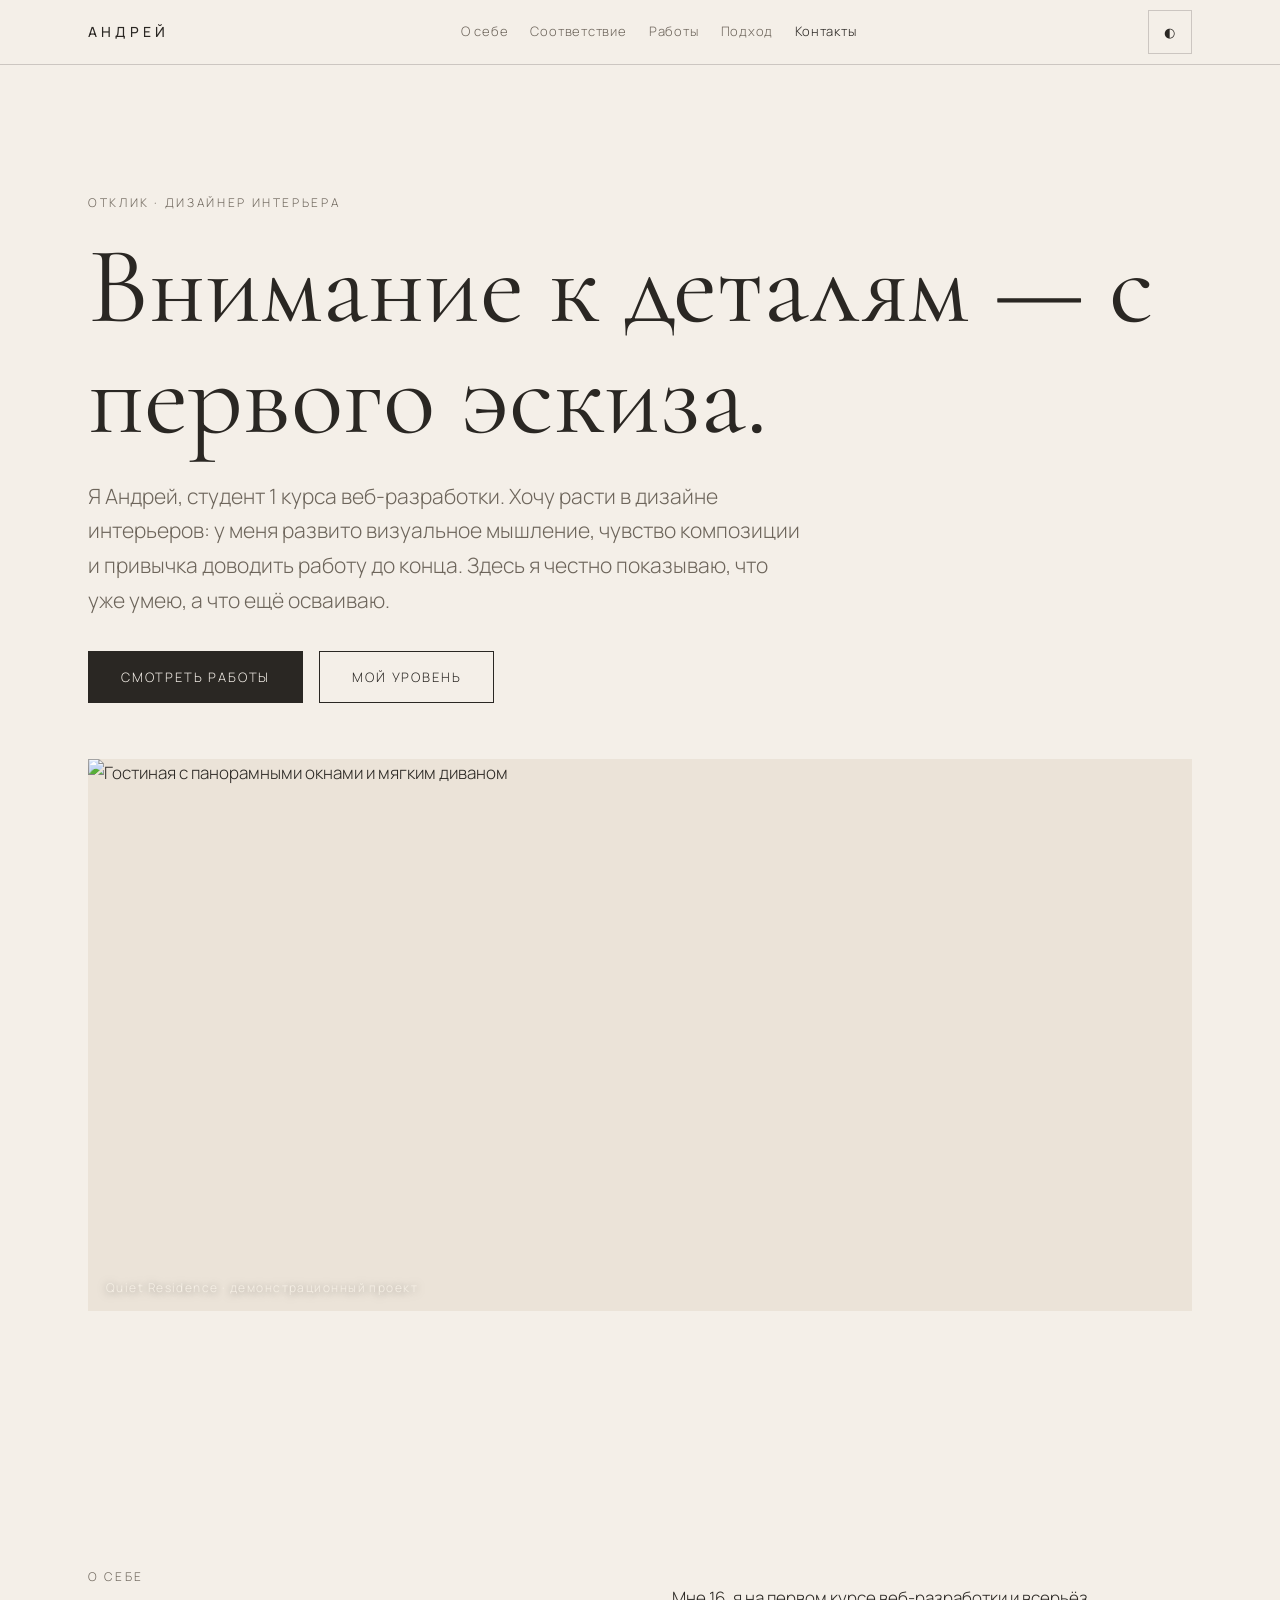
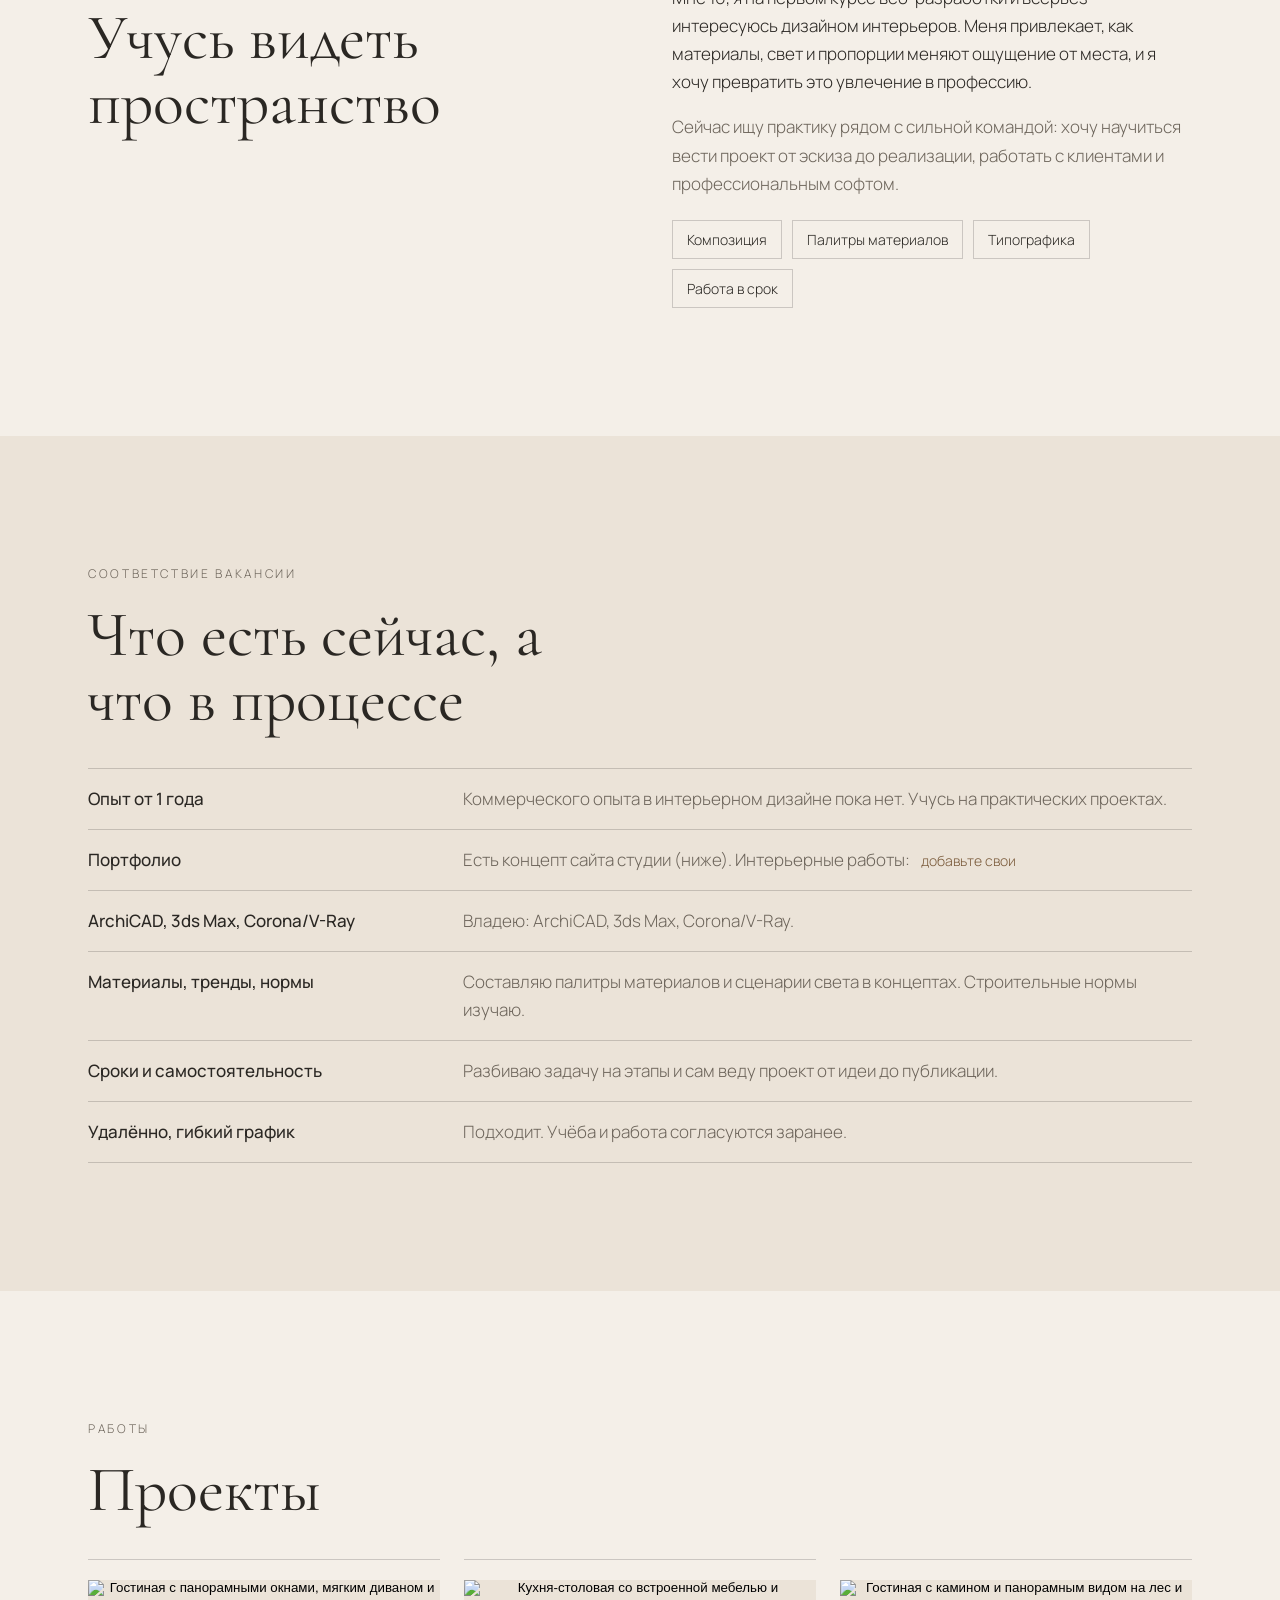
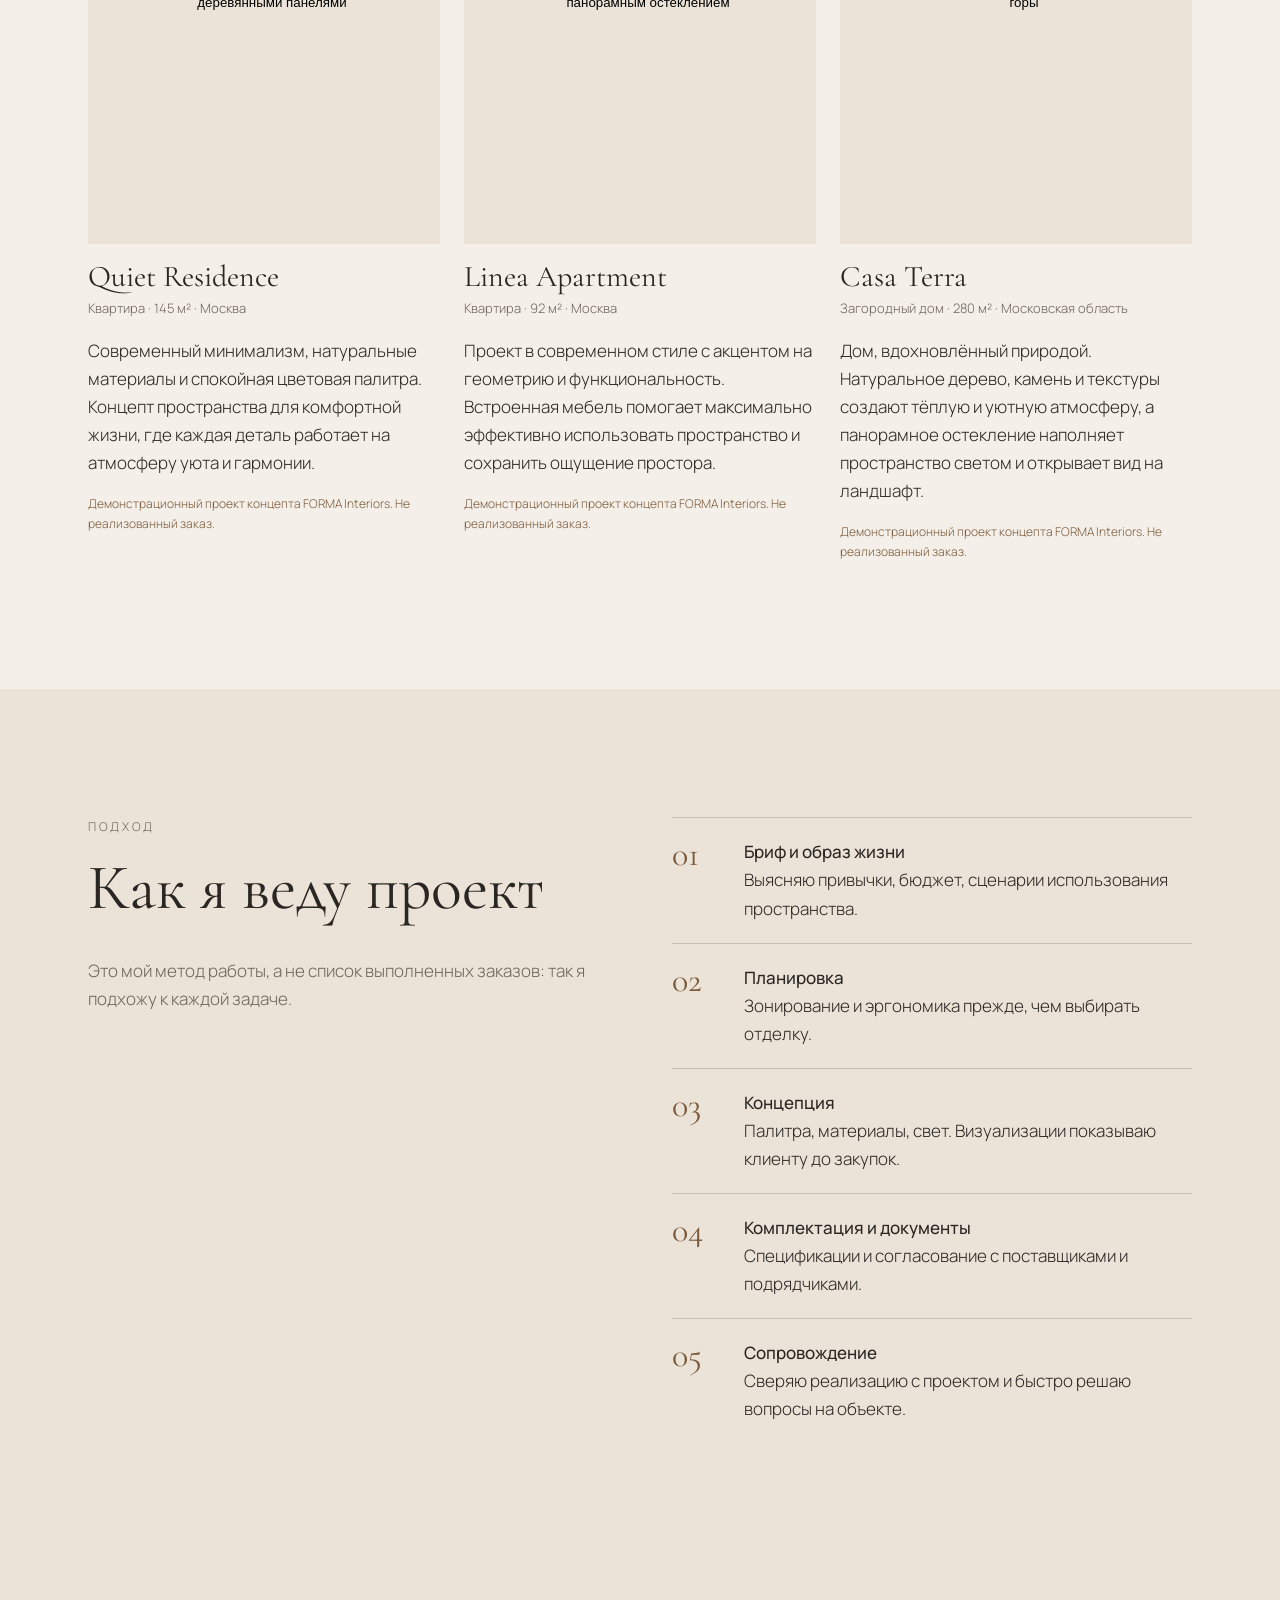
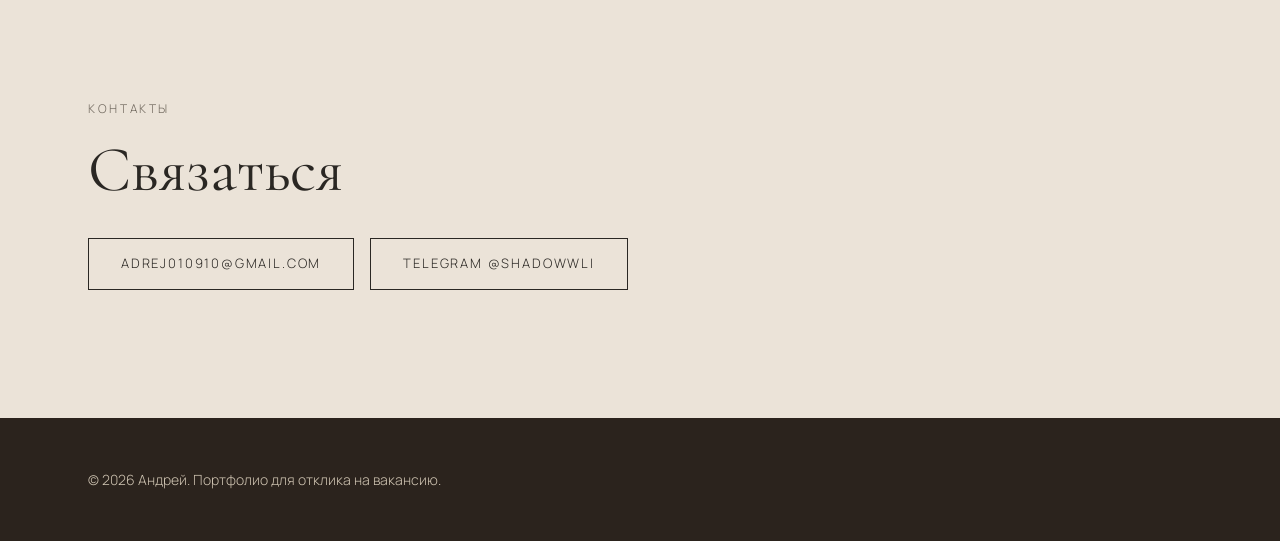
==== index.html @ 67550a48 "Add files via upload" ====
<!DOCTYPE html>
<html lang="ru"><head><meta charset="utf-8">
<link rel="icon" href="favicon.svg" type="image/svg+xml">
<meta name="viewport" content="width=device-width, initial-scale=1, viewport-fit=cover">
<title>Андрей — портфолио для отклика на вакансию дизайнера интерьера</title>
<meta property="og:title" content="Андрей — портфолио, дизайнер интерьера"><meta property="og:type" content="website"><meta name="description" content="Портфолио Андрея: подход к проекту, реальные работы и честный уровень навыков.">
<link rel="stylesheet" href="https://fonts.googleapis.com/css2?family=Cormorant+Garamond:wght@400;500&family=Manrope:wght@300;400;500&display=swap">
<link rel="stylesheet" href="styles.css"></head><body><div id="pg"></div><dialog id="lb" aria-label="Просмотр фото"><button id="lc" type="button" aria-label="Закрыть">✕</button><img id="li" alt=""><p id="lt"></p></dialog>
<header><div class="w"><a class="lg" href="#top">АНДРЕЙ</a><nav aria-label="Разделы"><a href="#about">О себе</a><a href="#fit">Соответствие</a><a href="#work">Работы</a><a href="#method">Подход</a><a href="#contact">Контакты</a></nav><button class="tg" id="th" aria-label="Сменить тему">◐</button></div></header>
<main id="top">
<section class="hero"><div class="w"><div class="eb">Отклик · дизайнер интерьера</div>
<h1>Внимание к деталям — с первого эскиза.</h1>
<p>Я Андрей, студент 1 курса веб-разработки. Хочу расти в дизайне интерьеров: у меня развито визуальное мышление, чувство композиции и привычка доводить работу до конца. Здесь я честно показываю, что уже умею, а что ещё осваиваю.</p>
<div class="row"><a class="btn" href="#work">Смотреть работы</a><a class="btn o" href="#fit">Мой уровень</a></div>
<div class="hp"><img src="assets/quiet-residence.jpg" alt="Гостиная с панорамными окнами и мягким диваном" id="hi"><span>Quiet Residence · демонстрационный проект</span></div></div></section>

<section id="about"><div class="w g2"><div><div class="eb">О себе</div><h2 class="rv">Учусь видеть пространство</h2></div><div class="rv"><p>Мне 16, я на первом курсе веб-разработки и всерьёз интересуюсь дизайном интерьеров. Меня привлекает, как материалы, свет и пропорции меняют ощущение от места, и я хочу превратить это увлечение в профессию.</p><p style="color:var(--mute)">Сейчас ищу практику рядом с сильной командой: хочу научиться вести проект от эскиза до реализации, работать с клиентами и профессиональным софтом.</p><div class="chips"><span>Композиция</span><span>Палитры материалов</span><span>Типографика</span><span>Работа в срок</span></div></div></div></section>

<section id="fit" class="alt"><div class="w"><div class="eb">Соответствие вакансии</div><h2 class="rv">Что есть сейчас, а что в процессе</h2>
<table class="rv"><tr><th>Опыт от 1 года</th><td>Коммерческого опыта в интерьерном дизайне пока нет. Учусь на практических проектах.</td></tr>
<tr><th>Портфолио</th><td>Есть концепт сайта студии (ниже). Интерьерные работы: <span class="ed">добавьте свои</span></td></tr>
<tr><th>ArchiCAD, 3ds Max, Corona/V-Ray</th><td>Владею: ArchiCAD, 3ds Max, Corona/V-Ray.</td></tr>
<tr><th>Материалы, тренды, нормы</th><td>Составляю палитры материалов и сценарии света в концептах. Строительные нормы изучаю.</td></tr>
<tr><th>Сроки и самостоятельность</th><td>Разбиваю задачу на этапы и сам веду проект от идеи до публикации.</td></tr>

<tr><th>Удалённо, гибкий график</th><td>Подходит. Учёба и работа согласуются заранее.</td></tr></table></div></section>

<section id="work"><div class="w"><div class="eb">Работы</div><h2 class="rv">Проекты</h2><div class="g3"><article class="cs rv"><button class="im" type="button" aria-label="Увеличить фото"><img src="assets/quiet-residence.jpg" alt="Гостиная с панорамными окнами, мягким диваном и деревянными панелями" loading="lazy"></button><h3>Quiet Residence</h3><div class="m">Квартира · 145 м² · Москва</div><p>Современный минимализм, натуральные материалы и спокойная цветовая палитра. Концепт пространства для комфортной жизни, где каждая деталь работает на атмосферу уюта и гармонии.</p><div class="nb">Демонстрационный проект концепта FORMA Interiors. Не реализованный заказ.</div></article><article class="cs rv"><button class="im" type="button" aria-label="Увеличить фото"><img src="assets/linea-apartment.jpg" alt="Кухня-столовая со встроенной мебелью и панорамным остеклением" loading="lazy"></button><h3>Linea Apartment</h3><div class="m">Квартира · 92 м² · Москва</div><p>Проект в современном стиле с акцентом на геометрию и функциональность. Встроенная мебель помогает максимально эффективно использовать пространство и сохранить ощущение простора.</p><div class="nb">Демонстрационный проект концепта FORMA Interiors. Не реализованный заказ.</div></article><article class="cs rv"><button class="im" type="button" aria-label="Увеличить фото"><img src="assets/casa-terra.jpg" alt="Гостиная с камином и панорамным видом на лес и горы" loading="lazy"></button><h3>Casa Terra</h3><div class="m">Загородный дом · 280 м² · Московская область</div><p>Дом, вдохновлённый природой. Натуральное дерево, камень и текстуры создают тёплую и уютную атмосферу, а панорамное остекление наполняет пространство светом и открывает вид на ландшафт.</p><div class="nb">Демонстрационный проект концепта FORMA Interiors. Не реализованный заказ.</div></article></div></div></section>

<section id="method" class="alt"><div class="w g2"><div><div class="eb">Подход</div><h2 class="rv">Как я веду проект</h2><p class="rv" style="color:var(--mute)">Это мой метод работы, а не список выполненных заказов: так я подхожу к каждой задаче.</p></div>
<ol class="stp rv"><li><div><b>Бриф и образ жизни</b>Выясняю привычки, бюджет, сценарии использования пространства.</div></li><li><div><b>Планировка</b>Зонирование и эргономика прежде, чем выбирать отделку.</div></li><li><div><b>Концепция</b>Палитра, материалы, свет. Визуализации показываю клиенту до закупок.</div></li><li><div><b>Комплектация и документы</b>Спецификации и согласование с поставщиками и подрядчиками.</div></li><li><div><b>Сопровождение</b>Сверяю реализацию с проектом и быстро решаю вопросы на объекте.</div></li></ol></div></section>

<section id="contact" class="alt"><div class="w"><div class="eb">Контакты</div><h2 class="rv">Связаться</h2><div class="row"><a class="btn o" href="mailto:adrej010910@gmail.com">adrej010910@gmail.com</a><a class="btn o" href="https://t.me/ShadowwLi" target="_blank" rel="noopener">Telegram @ShadowwLi</a></div></div></section>
</main><footer><div class="w">© <span id="y"></span> Андрей. Портфолио для отклика на вакансию.</div></footer>
<script src="script.js"></script></body></html>
---- styles.css ----
:root{--bg:#f4efe8;--bg2:#ebe3d8;--ink:#2a2723;--mute:#6d655b;--line:#2a272333;--ac:#7a5a3a;--dk:#2b231d;box-sizing:border-box;padding-top:env(safe-area-inset-top,0px);padding-bottom:env(safe-area-inset-bottom,0px)}
@media(prefers-color-scheme:dark){:root:not([data-theme="light"]){--bg:#1b1713;--bg2:#241f1a;--ink:#efe7da;--mute:#a79c8b;--line:#efe7da30;--ac:#d1b18a;--dk:#100d0a}}
:root[data-theme="dark"]{--bg:#1b1713;--bg2:#241f1a;--ink:#efe7da;--mute:#a79c8b;--line:#efe7da30;--ac:#d1b18a;--dk:#100d0a}
html{height:100%;scroll-behavior:smooth;scroll-padding-top:70px}*,*:before,*:after{box-sizing:inherit}
body{margin:0;background:var(--bg);color:var(--ink);font:300 17px/1.65 Manrope,Arial,sans-serif;overflow-x:hidden}
.w{max-width:1200px;margin:auto;padding:0 clamp(20px,4vw,48px)}a{color:inherit}
h1,h2,h3{font-family:"Cormorant Garamond",Georgia,serif;font-weight:400;line-height:1.02;margin:0}
h1{font-size:clamp(46px,8.5vw,120px)}h2{font-size:clamp(34px,5vw,66px);margin-bottom:36px;max-width:16ch}h3{font-size:30px}
.eb{font-size:12px;letter-spacing:.22em;text-transform:uppercase;color:var(--mute);margin-bottom:18px}
section{padding:clamp(64px,10vw,130px) 0}:focus-visible{outline:2px solid var(--ac);outline-offset:3px}
header{position:sticky;top:0;z-index:5;background:color-mix(in srgb,var(--bg) 90%,transparent);backdrop-filter:blur(10px);border-bottom:1px solid var(--line);padding-top:env(safe-area-inset-top,0px)}
header .w{display:flex;justify-content:space-between;align-items:center;height:64px;gap:14px}
.lg{letter-spacing:.3em;font-size:14px;font-weight:500;text-decoration:none}nav{display:flex;gap:22px;font-size:13px;letter-spacing:.06em;overflow-x:auto}nav a{text-decoration:none;color:var(--mute);white-space:nowrap}nav a:hover{color:var(--ink)}
.tg{background:none;border:1px solid var(--line);color:var(--ink);min-width:44px;min-height:44px}
.btn{display:inline-flex;align-items:center;min-height:52px;padding:0 32px;border:1px solid var(--ink);background:var(--ink);color:var(--bg);font:inherit;font-size:13px;letter-spacing:.14em;text-transform:uppercase;text-decoration:none;cursor:pointer;transition:.3s}
.btn:hover{background:none;color:var(--ink)}.btn.o{background:none;color:var(--ink)}.btn.o:hover{background:var(--ink);color:var(--bg)}
.hero p{max-width:34em;color:var(--mute);font-size:clamp(17px,2vw,21px);margin:26px 0 34px}.row{display:flex;gap:16px;flex-wrap:wrap}
.pl{aspect-ratio:16/7;margin-top:56px;overflow:hidden}.pl svg{width:100%;height:100%}
table{width:100%;border-collapse:collapse}th,td{text-align:left;padding:16px 12px 16px 0;border-top:1px solid var(--line);vertical-align:top}th{font-weight:500;width:34%}td:last-child{color:var(--mute)}tr:last-child td,tr:last-child th{border-bottom:1px solid var(--line)}
.ed{background:var(--bg2);padding:2px 8px;font-size:14px;color:var(--ac)}
.g2{display:grid;grid-template-columns:1fr 1fr;gap:clamp(28px,5vw,80px)}.g3{display:grid;grid-template-columns:repeat(3,1fr);gap:24px}
.alt{background:var(--bg2)}.cs{border-top:1px solid var(--line);padding-top:20px}.cs .im{aspect-ratio:4/3;overflow:hidden;margin-bottom:18px}.cs .im svg{width:100%;height:100%}
.cs .m{font-size:13px;color:var(--mute);margin:6px 0 10px}.slot{border:1px dashed var(--ac);display:flex;align-items:center;justify-content:center;text-align:center;color:var(--ac);font-size:14px;padding:20px;height:100%}
.ls{padding:0 0 0 18px;margin:0 0 14px;color:var(--mute);font-size:15px}.nb{font-size:12px;color:var(--ac)}
.pln svg{width:100%;height:auto;color:var(--ink);background:var(--bg2);border:1px solid var(--line);display:block}.pln figcaption{padding-top:16px}.pln p{color:var(--mute);font-size:15px;margin:8px 0 0}
.lgd{font-size:13px;color:var(--mute);margin-top:26px}.ld{display:inline-block;width:9px;height:9px;border-radius:50%;background:#c59a4f;margin-right:6px}.dl{display:inline-block;width:22px;border-top:2px dashed var(--ac);vertical-align:middle;margin-right:6px}.wn{display:inline-block;width:22px;height:5px;background:#fff;border:1px solid var(--ink);vertical-align:middle;margin-right:6px}
.cs .im img{width:100%;height:100%;object-fit:cover;display:block}#pg{position:fixed;top:0;left:0;height:3px;width:0;background:var(--ac);z-index:20}
nav a.on{color:var(--ink);box-shadow:0 1px 0 var(--ac)}
.hp{position:relative;margin-top:56px;aspect-ratio:16/8;overflow:hidden;background:var(--bg2)}.hp img{width:100%;height:120%;object-fit:cover;display:block;will-change:transform}.hp span{position:absolute;left:18px;bottom:14px;color:#f6f0e6;font-size:12px;letter-spacing:.12em;text-shadow:0 1px 8px #0008}
.hero .eb,.hero h1,.hero p,.hero .row,.hp{animation:up .9s both}.hero h1{animation-delay:.1s}.hero p{animation-delay:.2s}.hero .row{animation-delay:.3s}.hp{animation-delay:.45s}@keyframes up{from{opacity:0;transform:translateY(26px)}}
.cs .im{display:block;width:100%;padding:0;border:0;background:var(--bg2);cursor:zoom-in;position:relative}.cs .im img{transition:transform 1.2s cubic-bezier(.2,.7,.2,1)}.cs .im:hover img,.cs .im:focus-visible img{transform:scale(1.06)}
.cs .im:after{content:"Увеличить";position:absolute;left:0;right:0;bottom:0;padding:14px;color:#fff;font-size:12px;letter-spacing:.14em;text-transform:uppercase;background:linear-gradient(0deg,#000a,#0000);opacity:0;transition:.5s}.cs .im:hover:after,.cs .im:focus-visible:after{opacity:1}
dialog{border:0;padding:0;background:none;max-width:min(94vw,1100px);width:100%;color:#fff}dialog::backdrop{background:#0c0a08ee}dialog img{width:100%;max-height:78vh;object-fit:contain;display:block}dialog p{margin:12px 0 0;font-size:14px;text-align:center}dialog button{position:absolute;top:-46px;right:0;min-width:44px;min-height:44px;background:none;border:1px solid #fff6;color:#fff;font-size:20px;cursor:pointer}
.chips{display:flex;flex-wrap:wrap;gap:10px;margin-top:22px}.chips span{border:1px solid var(--line);padding:7px 14px;font-size:14px}
.stp{counter-reset:s;list-style:none;padding:0;margin:0}.stp li{counter-increment:s;display:grid;grid-template-columns:60px 1fr;gap:12px;padding:20px 0;border-top:1px solid var(--line)}.stp li:before{content:"0" counter(s);font:400 34px/1 "Cormorant Garamond",Georgia,serif;color:var(--ac)}.stp b{font-weight:500;display:block}
.nt{background:var(--bg);border:1px solid var(--line);padding:26px;white-space:pre-line}
footer{background:var(--dk);color:#cfc4b2;padding:50px 0;font-size:14px}.rv{opacity:0;transform:translateY(22px);transition:.8s}.rv.in{opacity:1;transform:none}
@media(prefers-reduced-motion:reduce){*{transition:none!important;scroll-behavior:auto!important}.rv{opacity:1;transform:none}}
@media(max-width:860px){.g2,.g3{grid-template-columns:1fr}th{width:auto;display:block;border-bottom:0;padding-bottom:0}td{display:block;border-top:0}}
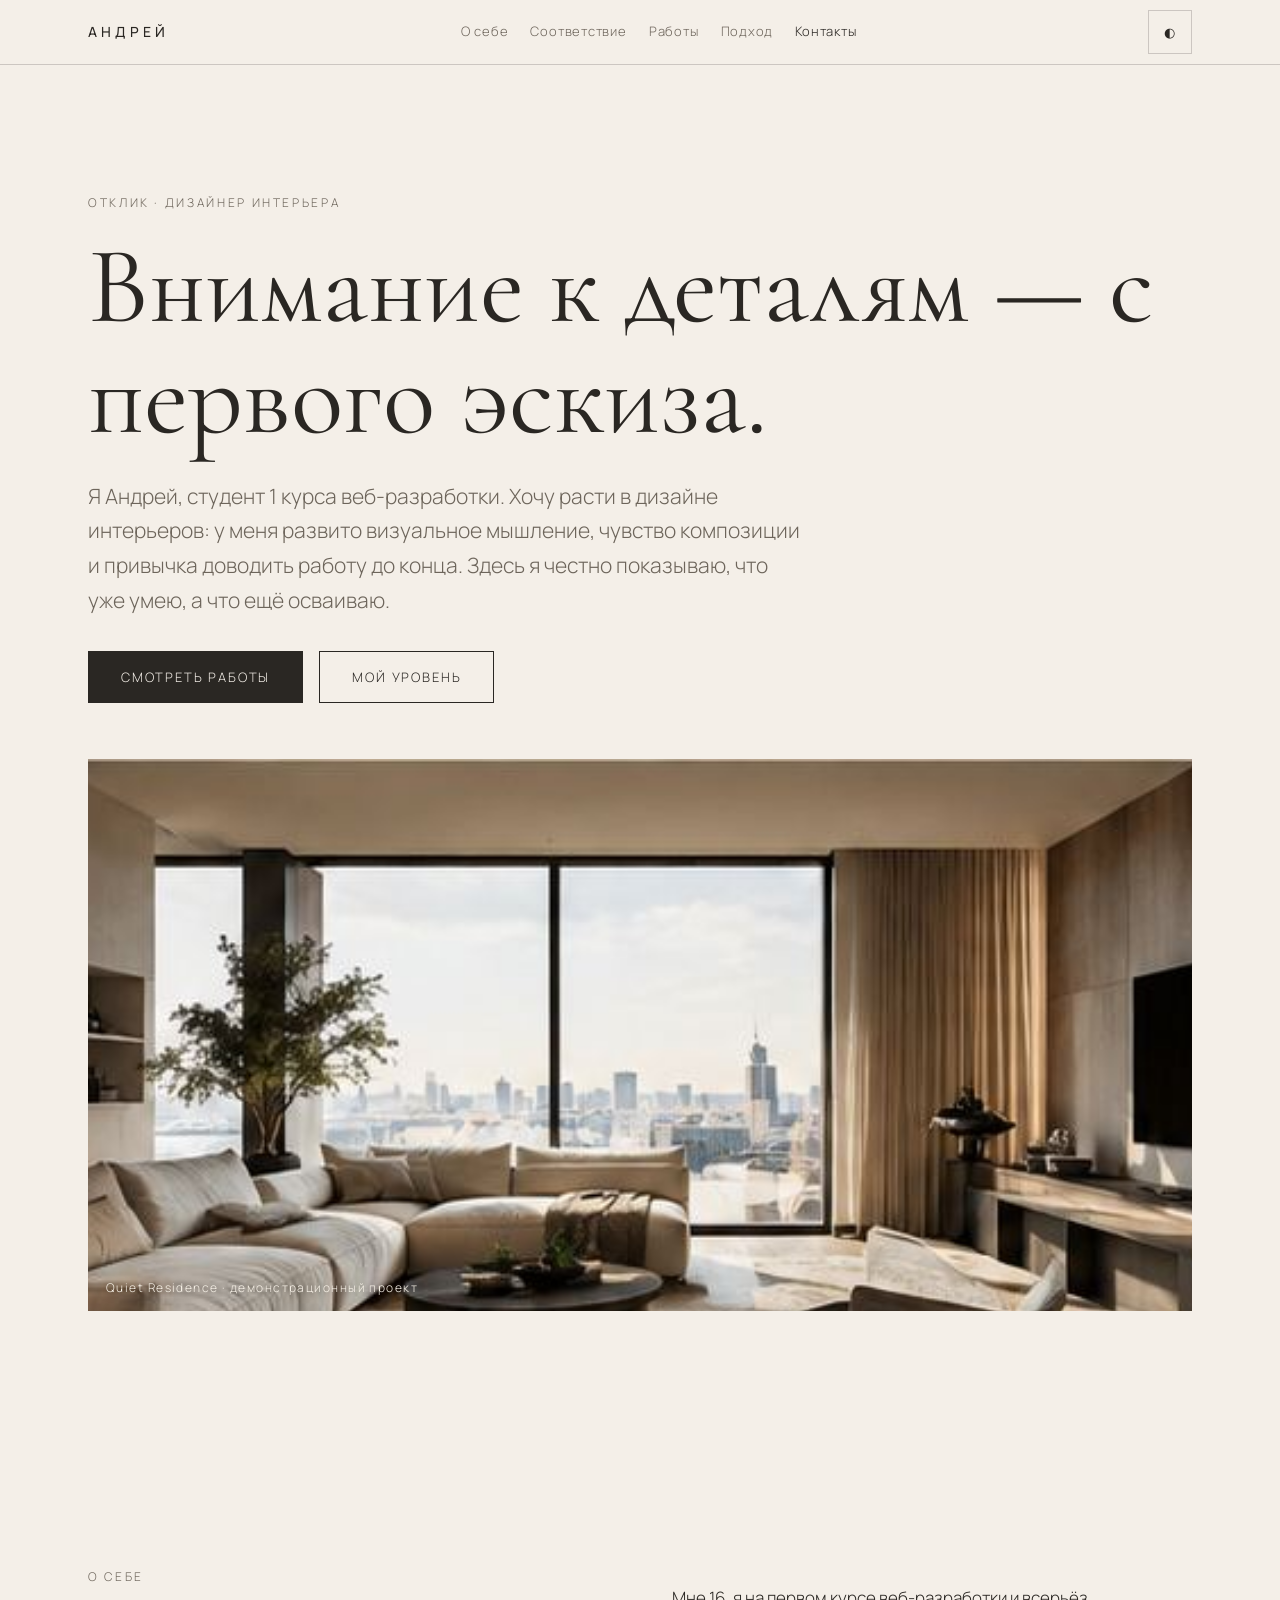
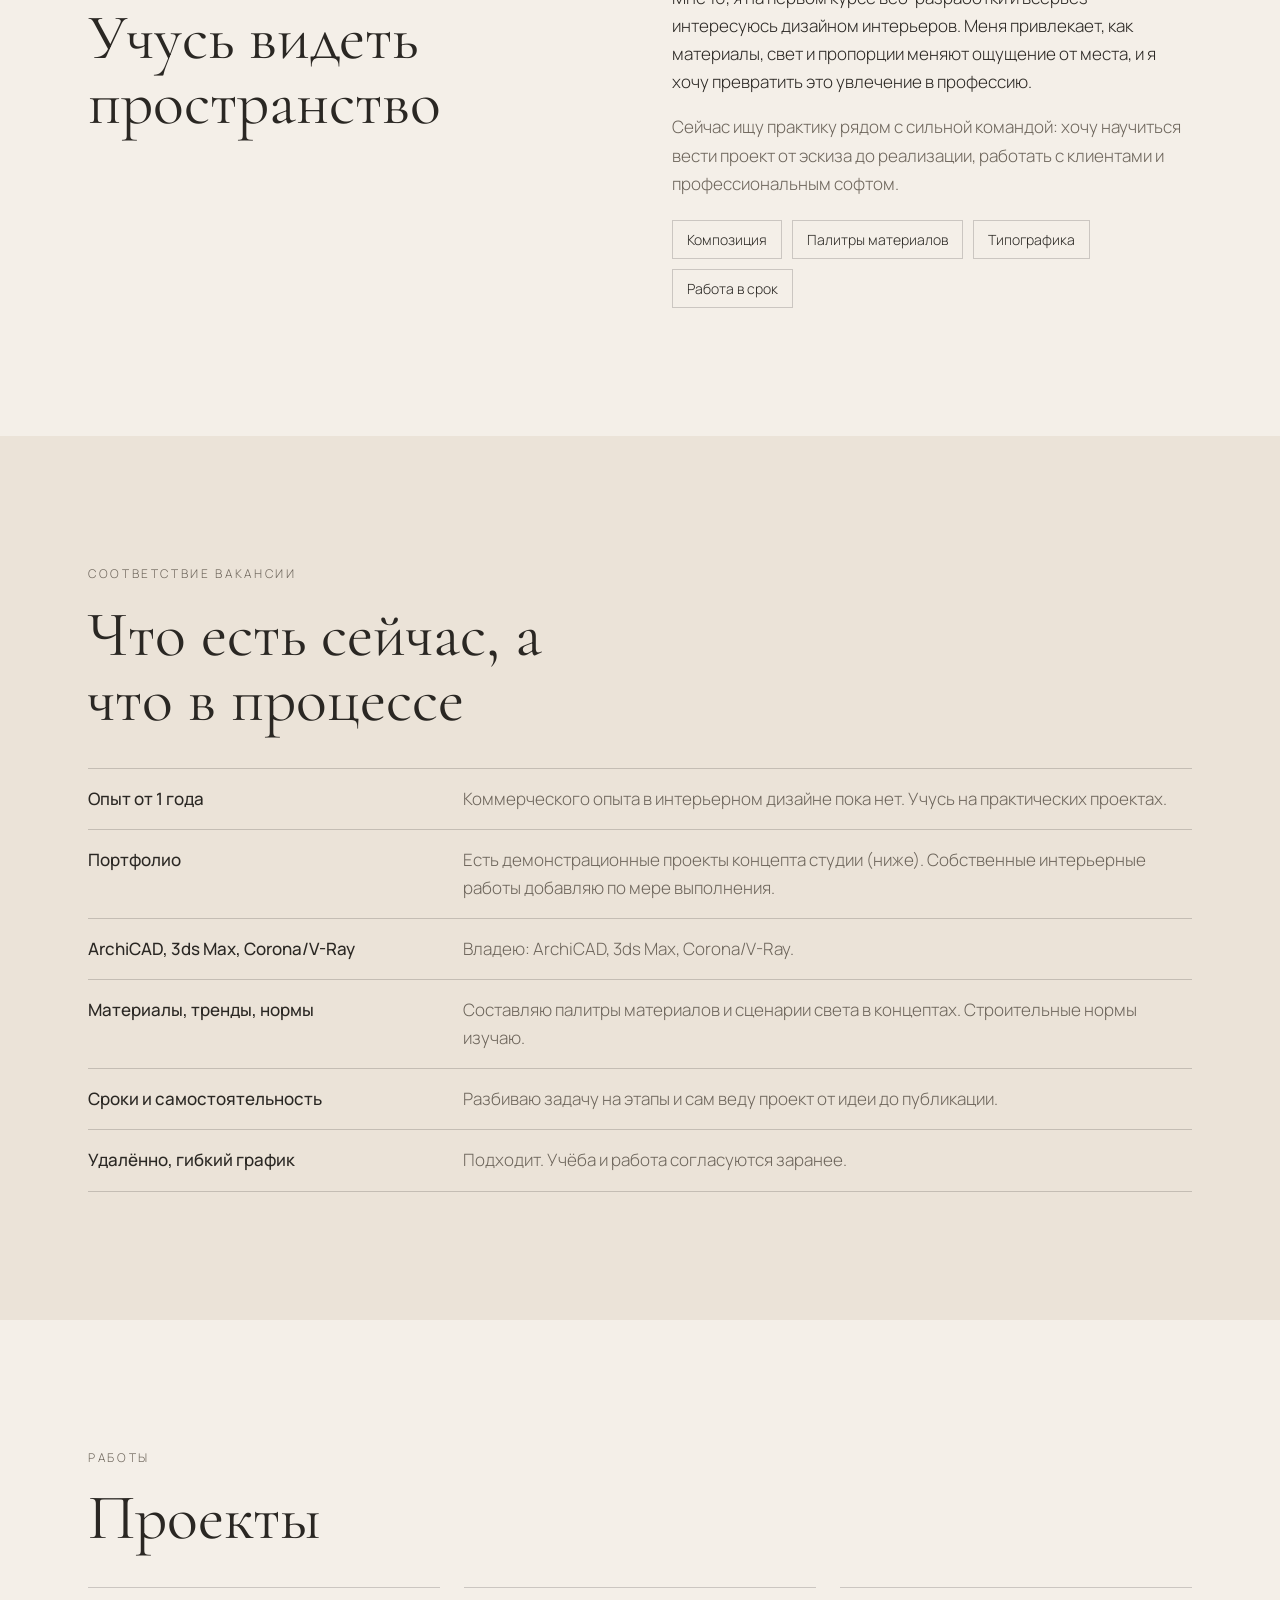
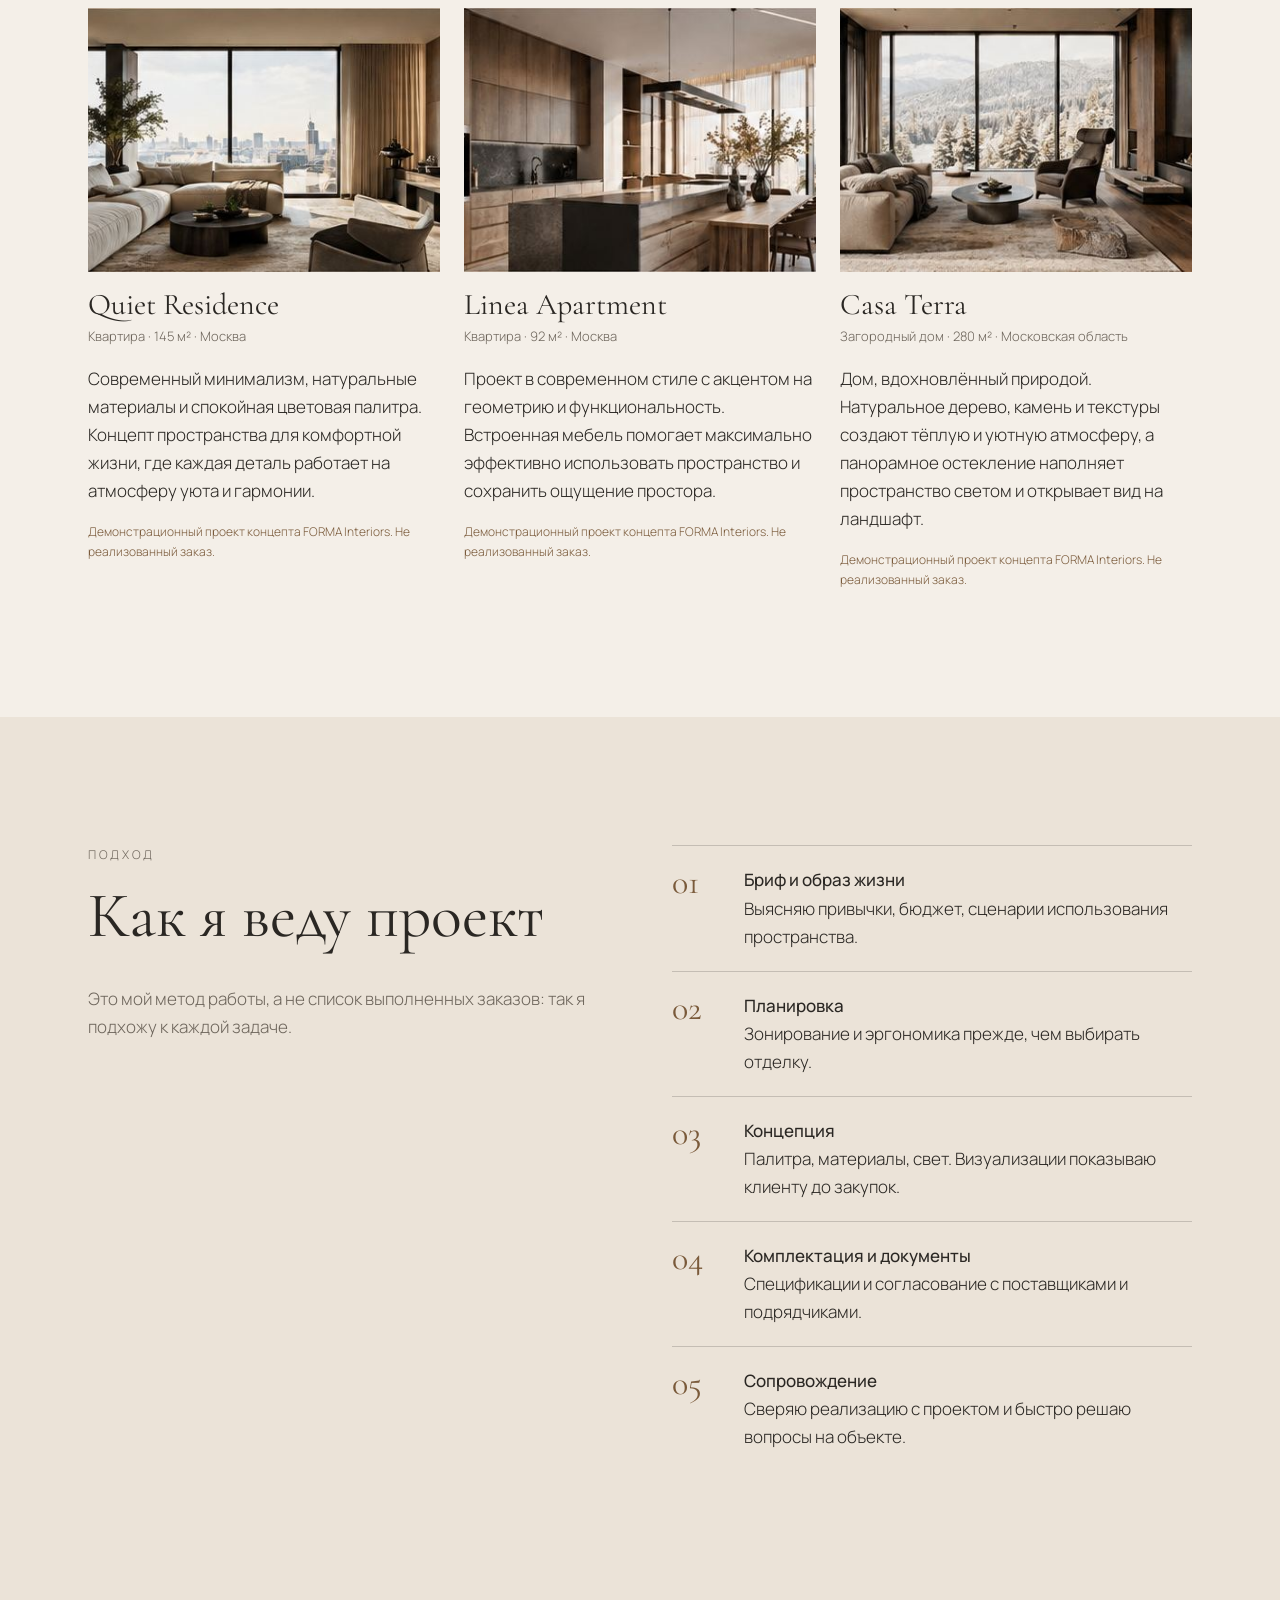
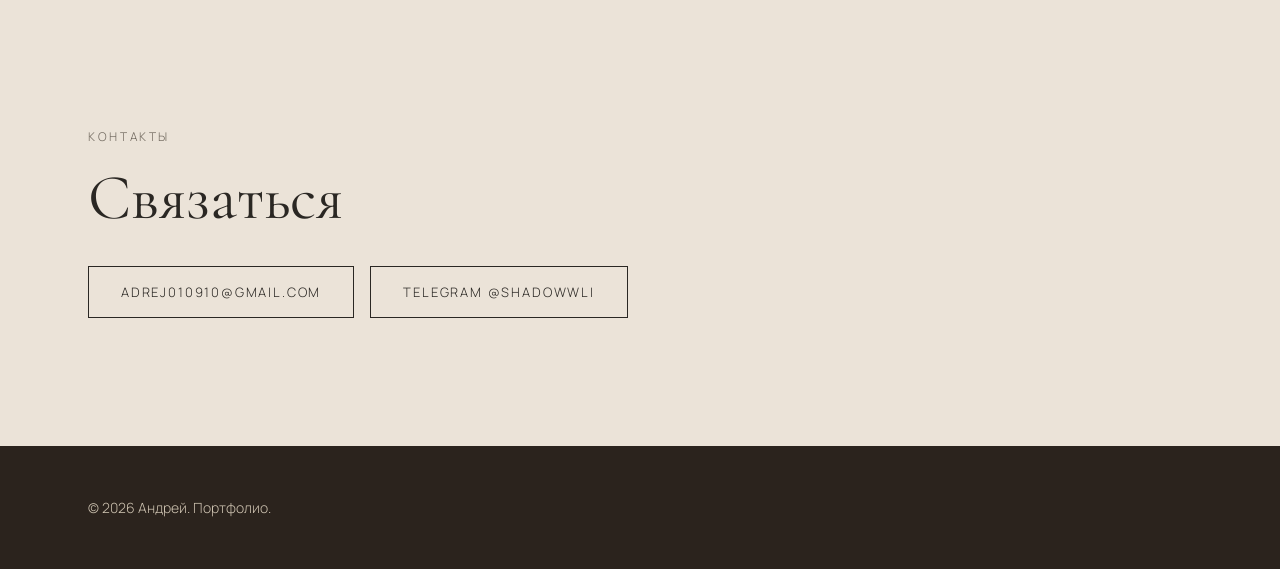
==== commit ef7d16f3: "Add files via upload" ====
--- a/index.html
+++ b/index.html
@@ -2,8 +2,8 @@
 <html lang="ru"><head><meta charset="utf-8">
 <link rel="icon" href="favicon.svg" type="image/svg+xml">
 <meta name="viewport" content="width=device-width, initial-scale=1, viewport-fit=cover">
-<title>Андрей — портфолио для отклика на вакансию дизайнера интерьера</title>
-<meta property="og:title" content="Андрей — портфолио, дизайнер интерьера"><meta property="og:type" content="website"><meta name="description" content="Портфолио Андрея: подход к проекту, реальные работы и честный уровень навыков.">
+<title>Андрей — портфолио, дизайнер интерьера</title>
+<meta property="og:title" content="Андрей — портфолио, дизайнер интерьера"><meta property="og:type" content="website"><meta property="og:description" content="Портфолио Андрея: подход к проекту, демонстрационные проекты и контакты."><meta property="og:image" content="https://theta-seven-52.vercel.app/quiet-residence.jpg"><meta name="theme-color" content="#2b231d"><meta name="description" content="Портфолио Андрея: подход к проекту, демонстрационные проекты и контакты.">
 <link rel="stylesheet" href="https://fonts.googleapis.com/css2?family=Cormorant+Garamond:wght@400;500&family=Manrope:wght@300;400;500&display=swap">
 <link rel="stylesheet" href="styles.css"></head><body><div id="pg"></div><dialog id="lb" aria-label="Просмотр фото"><button id="lc" type="button" aria-label="Закрыть">✕</button><img id="li" alt=""><p id="lt"></p></dialog>
 <header><div class="w"><a class="lg" href="#top">АНДРЕЙ</a><nav aria-label="Разделы"><a href="#about">О себе</a><a href="#fit">Соответствие</a><a href="#work">Работы</a><a href="#method">Подход</a><a href="#contact">Контакты</a></nav><button class="tg" id="th" aria-label="Сменить тему">◐</button></div></header>
@@ -12,24 +12,24 @@
 <h1>Внимание к деталям — с первого эскиза.</h1>
 <p>Я Андрей, студент 1 курса веб-разработки. Хочу расти в дизайне интерьеров: у меня развито визуальное мышление, чувство композиции и привычка доводить работу до конца. Здесь я честно показываю, что уже умею, а что ещё осваиваю.</p>
 <div class="row"><a class="btn" href="#work">Смотреть работы</a><a class="btn o" href="#fit">Мой уровень</a></div>
-<div class="hp"><img src="assets/quiet-residence.jpg" alt="Гостиная с панорамными окнами и мягким диваном" id="hi"><span>Quiet Residence · демонстрационный проект</span></div></div></section>
+<div class="hp"><img src="quiet-residence.jpg" alt="Гостиная с панорамными окнами и мягким диваном" id="hi"><span>Quiet Residence · демонстрационный проект</span></div></div></section>
 
 <section id="about"><div class="w g2"><div><div class="eb">О себе</div><h2 class="rv">Учусь видеть пространство</h2></div><div class="rv"><p>Мне 16, я на первом курсе веб-разработки и всерьёз интересуюсь дизайном интерьеров. Меня привлекает, как материалы, свет и пропорции меняют ощущение от места, и я хочу превратить это увлечение в профессию.</p><p style="color:var(--mute)">Сейчас ищу практику рядом с сильной командой: хочу научиться вести проект от эскиза до реализации, работать с клиентами и профессиональным софтом.</p><div class="chips"><span>Композиция</span><span>Палитры материалов</span><span>Типографика</span><span>Работа в срок</span></div></div></div></section>
 
 <section id="fit" class="alt"><div class="w"><div class="eb">Соответствие вакансии</div><h2 class="rv">Что есть сейчас, а что в процессе</h2>
 <table class="rv"><tr><th>Опыт от 1 года</th><td>Коммерческого опыта в интерьерном дизайне пока нет. Учусь на практических проектах.</td></tr>
-<tr><th>Портфолио</th><td>Есть концепт сайта студии (ниже). Интерьерные работы: <span class="ed">добавьте свои</span></td></tr>
+<tr><th>Портфолио</th><td>Есть демонстрационные проекты концепта студии (ниже). Собственные интерьерные работы добавляю по мере выполнения.</td></tr>
 <tr><th>ArchiCAD, 3ds Max, Corona/V-Ray</th><td>Владею: ArchiCAD, 3ds Max, Corona/V-Ray.</td></tr>
 <tr><th>Материалы, тренды, нормы</th><td>Составляю палитры материалов и сценарии света в концептах. Строительные нормы изучаю.</td></tr>
 <tr><th>Сроки и самостоятельность</th><td>Разбиваю задачу на этапы и сам веду проект от идеи до публикации.</td></tr>
 
 <tr><th>Удалённо, гибкий график</th><td>Подходит. Учёба и работа согласуются заранее.</td></tr></table></div></section>
 
-<section id="work"><div class="w"><div class="eb">Работы</div><h2 class="rv">Проекты</h2><div class="g3"><article class="cs rv"><button class="im" type="button" aria-label="Увеличить фото"><img src="assets/quiet-residence.jpg" alt="Гостиная с панорамными окнами, мягким диваном и деревянными панелями" loading="lazy"></button><h3>Quiet Residence</h3><div class="m">Квартира · 145 м² · Москва</div><p>Современный минимализм, натуральные материалы и спокойная цветовая палитра. Концепт пространства для комфортной жизни, где каждая деталь работает на атмосферу уюта и гармонии.</p><div class="nb">Демонстрационный проект концепта FORMA Interiors. Не реализованный заказ.</div></article><article class="cs rv"><button class="im" type="button" aria-label="Увеличить фото"><img src="assets/linea-apartment.jpg" alt="Кухня-столовая со встроенной мебелью и панорамным остеклением" loading="lazy"></button><h3>Linea Apartment</h3><div class="m">Квартира · 92 м² · Москва</div><p>Проект в современном стиле с акцентом на геометрию и функциональность. Встроенная мебель помогает максимально эффективно использовать пространство и сохранить ощущение простора.</p><div class="nb">Демонстрационный проект концепта FORMA Interiors. Не реализованный заказ.</div></article><article class="cs rv"><button class="im" type="button" aria-label="Увеличить фото"><img src="assets/casa-terra.jpg" alt="Гостиная с камином и панорамным видом на лес и горы" loading="lazy"></button><h3>Casa Terra</h3><div class="m">Загородный дом · 280 м² · Московская область</div><p>Дом, вдохновлённый природой. Натуральное дерево, камень и текстуры создают тёплую и уютную атмосферу, а панорамное остекление наполняет пространство светом и открывает вид на ландшафт.</p><div class="nb">Демонстрационный проект концепта FORMA Interiors. Не реализованный заказ.</div></article></div></div></section>
+<section id="work"><div class="w"><div class="eb">Работы</div><h2 class="rv">Проекты</h2><div class="g3"><article class="cs rv"><button class="im" type="button" aria-label="Увеличить фото"><img src="quiet-residence.jpg" alt="Гостиная с панорамными окнами, мягким диваном и деревянными панелями" loading="lazy"></button><h3>Quiet Residence</h3><div class="m">Квартира · 145 м² · Москва</div><p>Современный минимализм, натуральные материалы и спокойная цветовая палитра. Концепт пространства для комфортной жизни, где каждая деталь работает на атмосферу уюта и гармонии.</p><div class="nb">Демонстрационный проект концепта FORMA Interiors. Не реализованный заказ.</div></article><article class="cs rv"><button class="im" type="button" aria-label="Увеличить фото"><img src="linea-apartment.jpg" alt="Кухня-столовая со встроенной мебелью и панорамным остеклением" loading="lazy"></button><h3>Linea Apartment</h3><div class="m">Квартира · 92 м² · Москва</div><p>Проект в современном стиле с акцентом на геометрию и функциональность. Встроенная мебель помогает максимально эффективно использовать пространство и сохранить ощущение простора.</p><div class="nb">Демонстрационный проект концепта FORMA Interiors. Не реализованный заказ.</div></article><article class="cs rv"><button class="im" type="button" aria-label="Увеличить фото"><img src="casa-terra.jpg" alt="Гостиная с камином и панорамным видом на лес и горы" loading="lazy"></button><h3>Casa Terra</h3><div class="m">Загородный дом · 280 м² · Московская область</div><p>Дом, вдохновлённый природой. Натуральное дерево, камень и текстуры создают тёплую и уютную атмосферу, а панорамное остекление наполняет пространство светом и открывает вид на ландшафт.</p><div class="nb">Демонстрационный проект концепта FORMA Interiors. Не реализованный заказ.</div></article></div></div></section>
 
 <section id="method" class="alt"><div class="w g2"><div><div class="eb">Подход</div><h2 class="rv">Как я веду проект</h2><p class="rv" style="color:var(--mute)">Это мой метод работы, а не список выполненных заказов: так я подхожу к каждой задаче.</p></div>
 <ol class="stp rv"><li><div><b>Бриф и образ жизни</b>Выясняю привычки, бюджет, сценарии использования пространства.</div></li><li><div><b>Планировка</b>Зонирование и эргономика прежде, чем выбирать отделку.</div></li><li><div><b>Концепция</b>Палитра, материалы, свет. Визуализации показываю клиенту до закупок.</div></li><li><div><b>Комплектация и документы</b>Спецификации и согласование с поставщиками и подрядчиками.</div></li><li><div><b>Сопровождение</b>Сверяю реализацию с проектом и быстро решаю вопросы на объекте.</div></li></ol></div></section>
 
 <section id="contact" class="alt"><div class="w"><div class="eb">Контакты</div><h2 class="rv">Связаться</h2><div class="row"><a class="btn o" href="mailto:adrej010910@gmail.com">adrej010910@gmail.com</a><a class="btn o" href="https://t.me/ShadowwLi" target="_blank" rel="noopener">Telegram @ShadowwLi</a></div></div></section>
-</main><footer><div class="w">© <span id="y"></span> Андрей. Портфолио для отклика на вакансию.</div></footer>
+</main><footer><div class="w">© <span id="y"></span> Андрей. Портфолио.</div></footer>
 <script src="script.js"></script></body></html>
